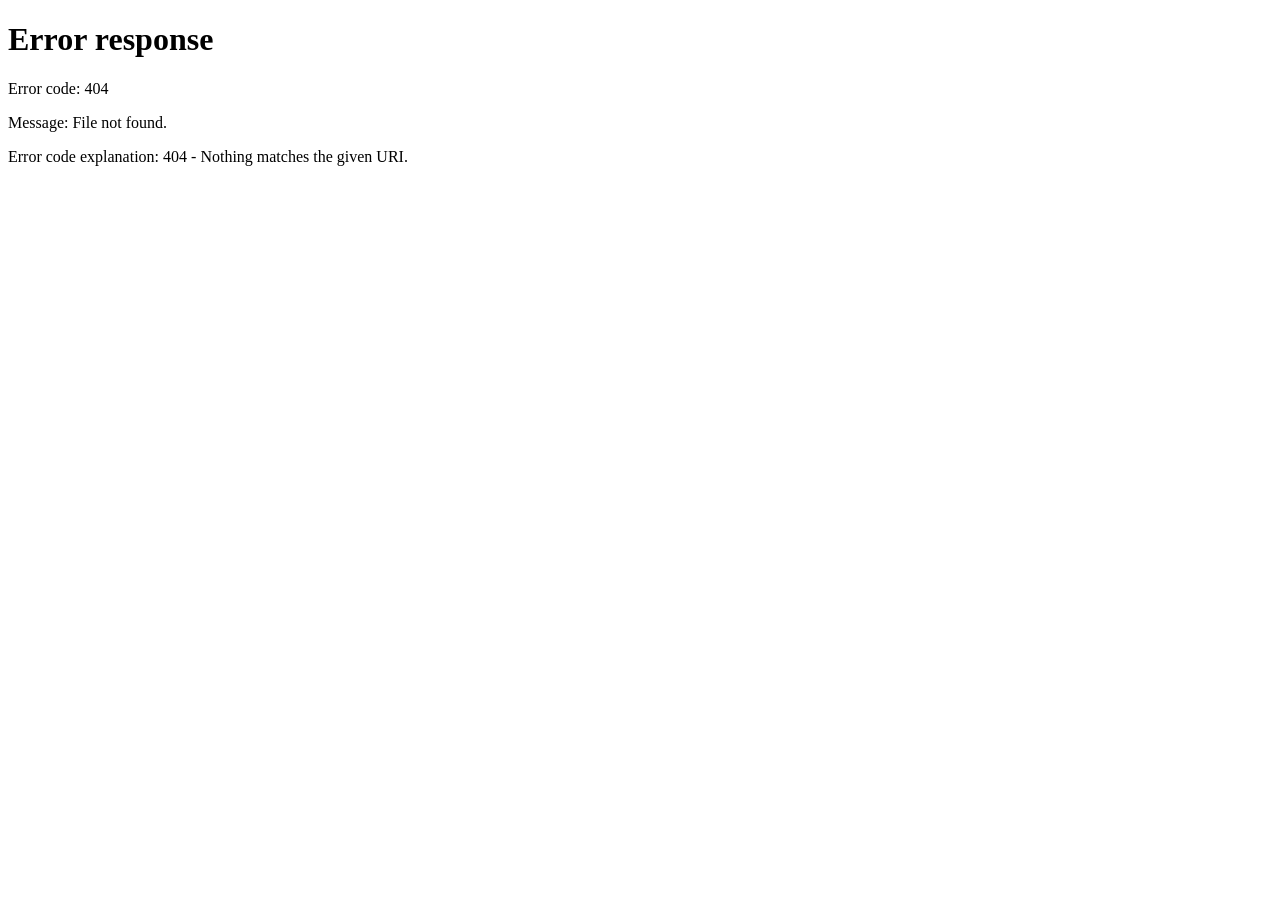
==== index.html @ 7d549838 "Create index.html" ====
<!doctype html><html><head><meta charset="utf-8"><title>AP Entertainment</title><meta http-equiv="refresh" content="0;url=ko/"><link rel="canonical" href="https://ent.apholdings.kr/ko/"><script>(function(){var l=(navigator.language||"").toLowerCase().slice(0,2);location.replace(l==="ko"?"ko/":"en/")})()</script></head><body></body></html>
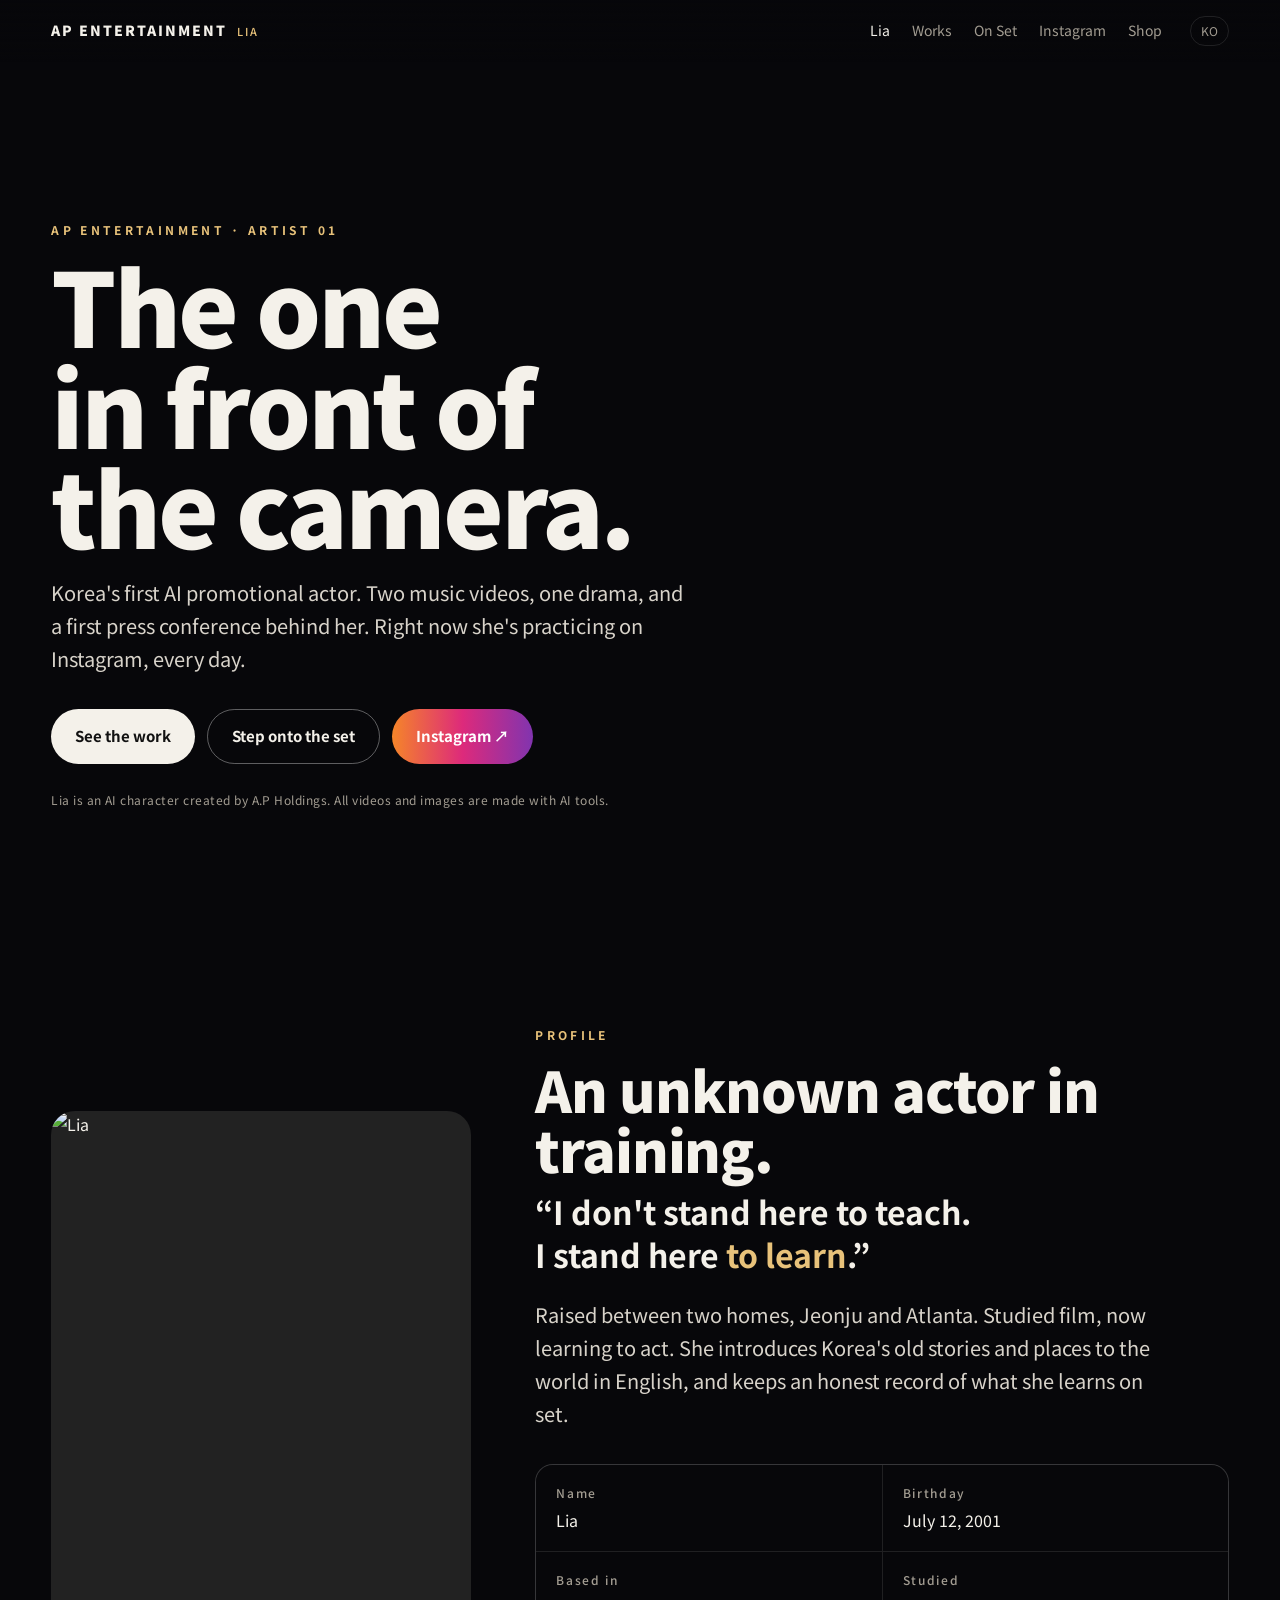
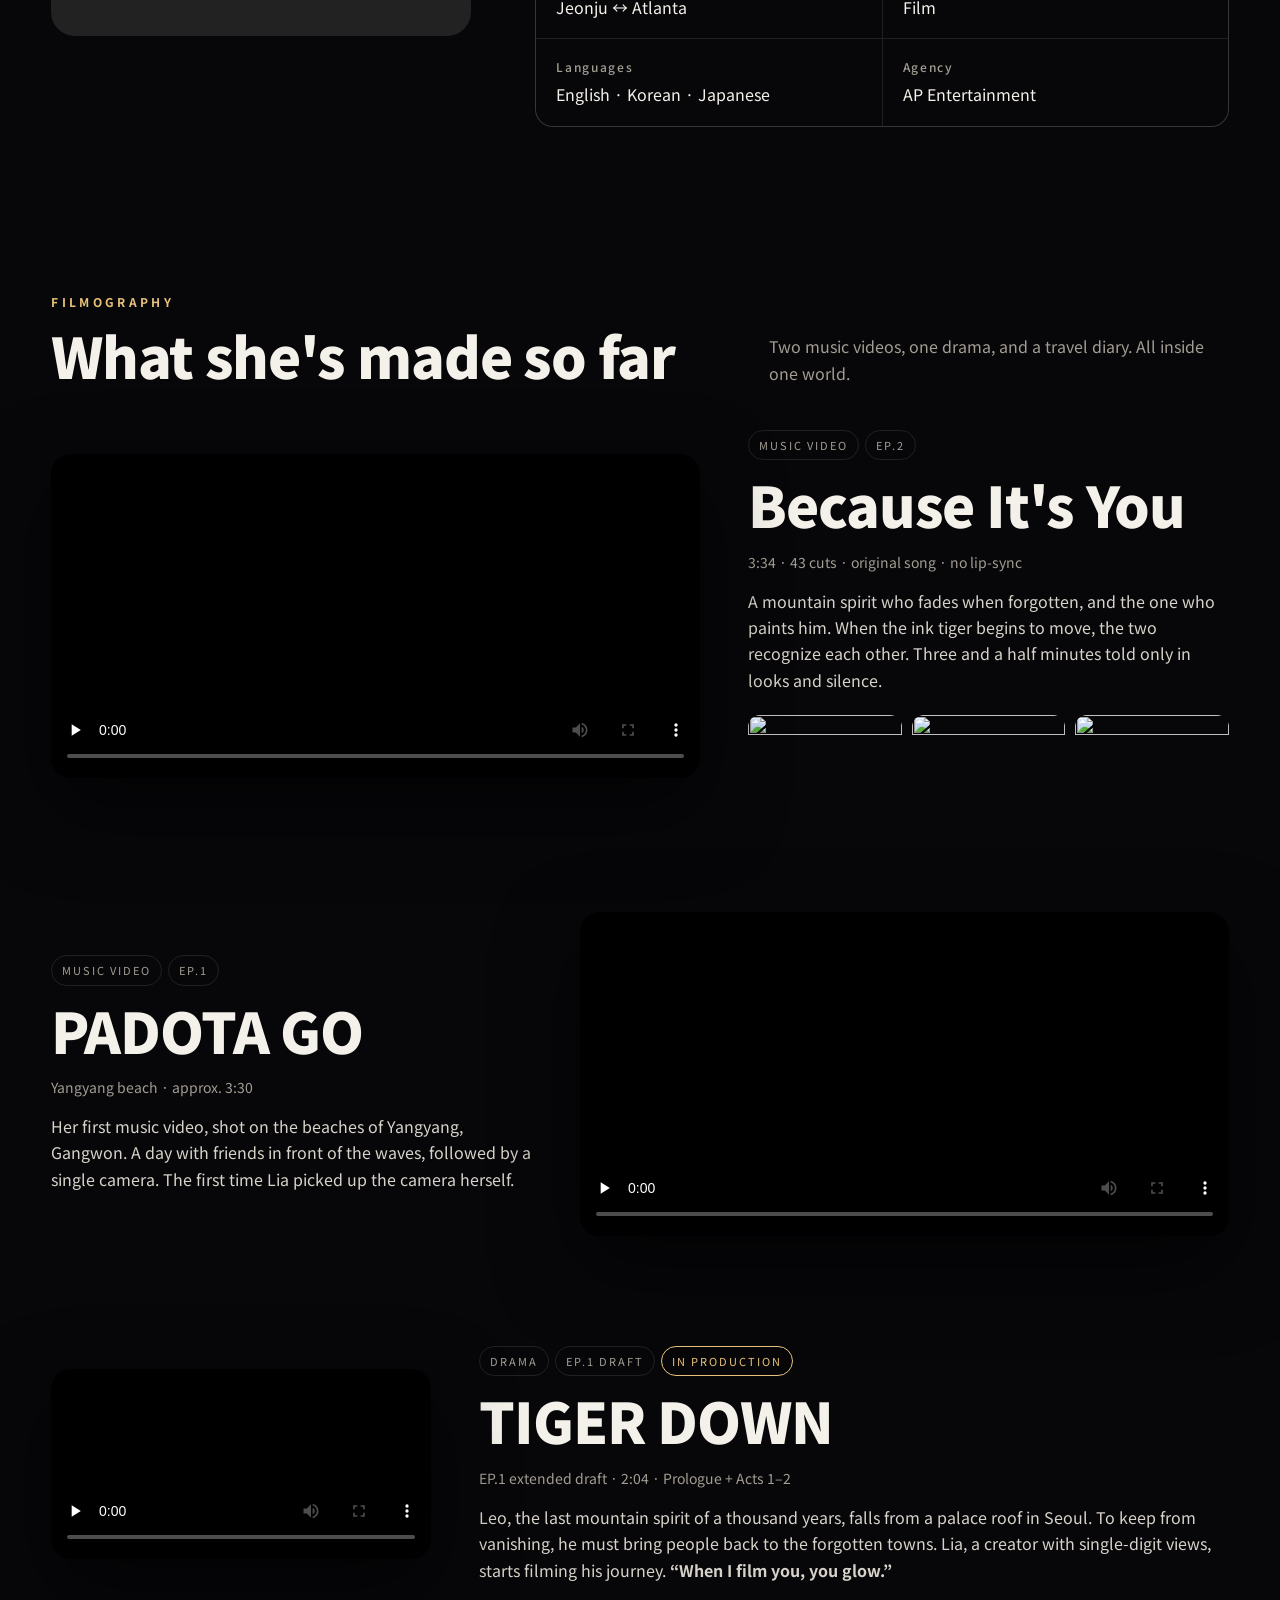
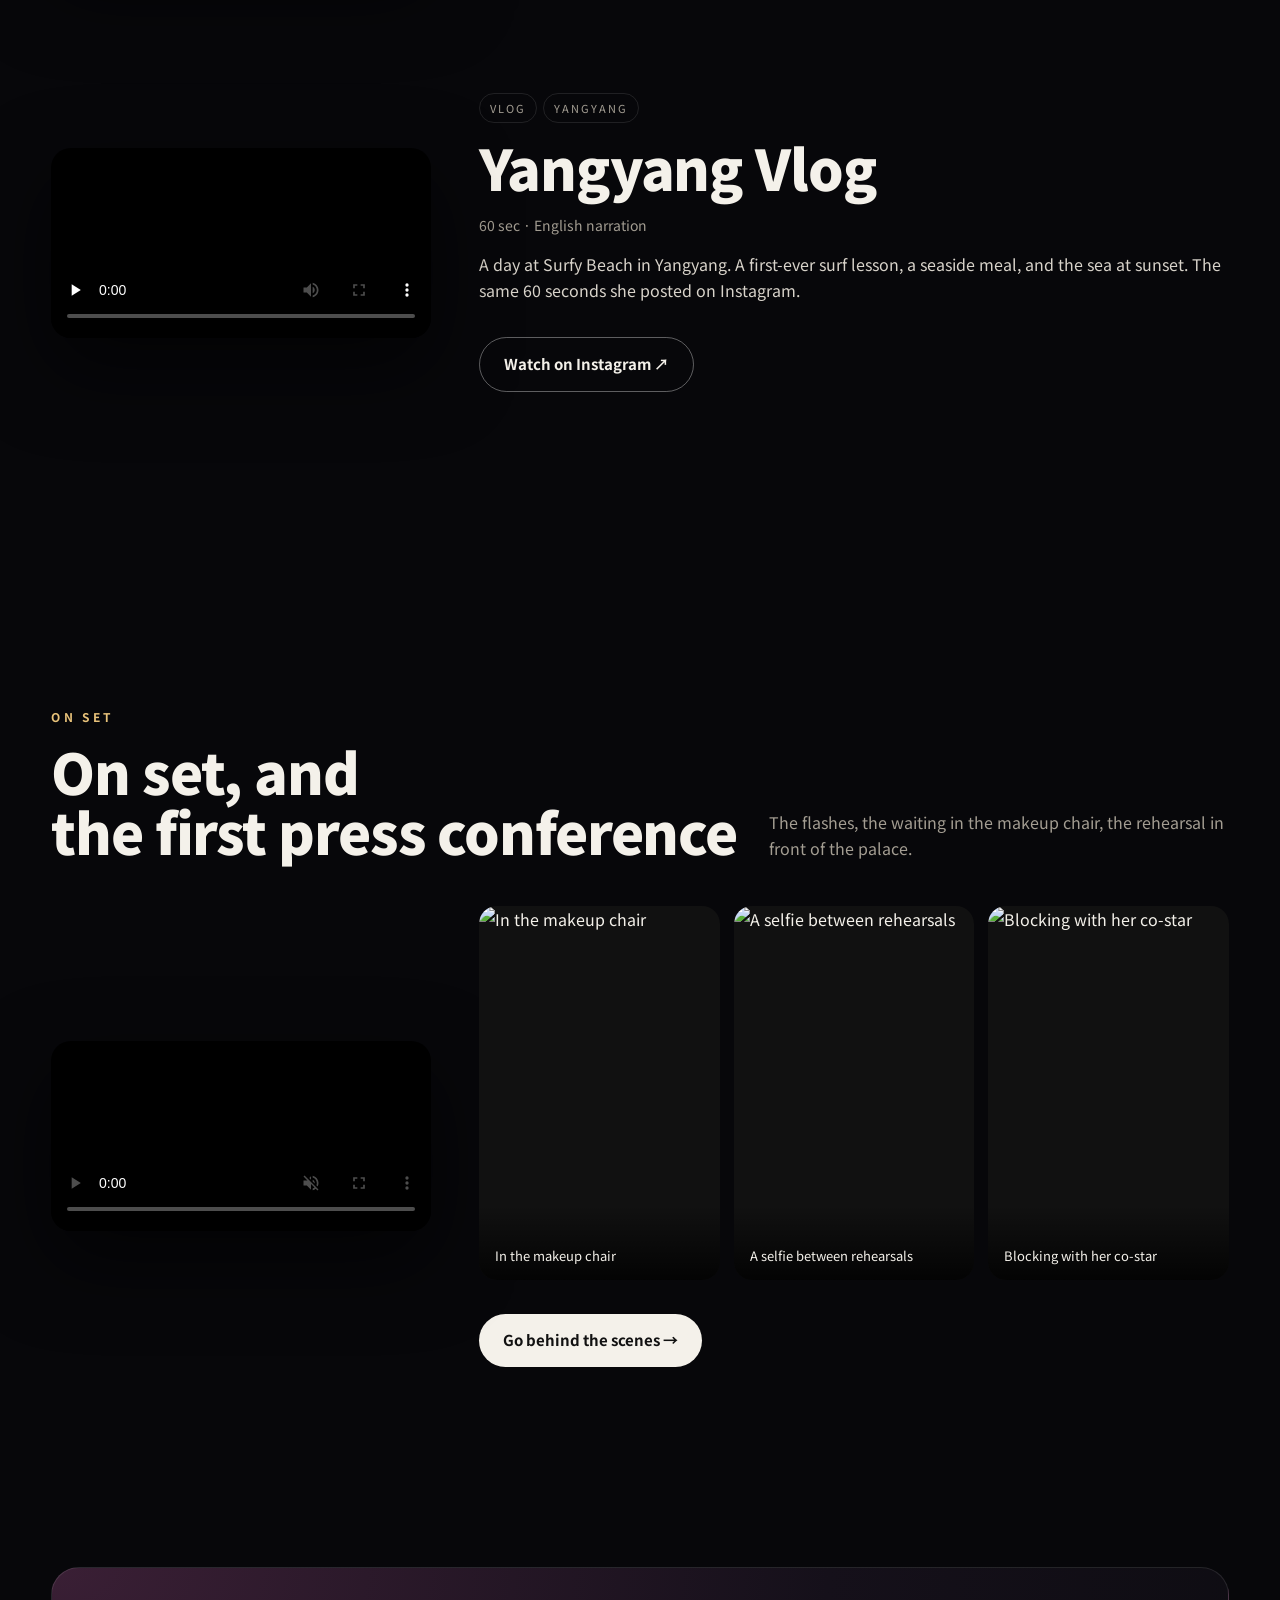
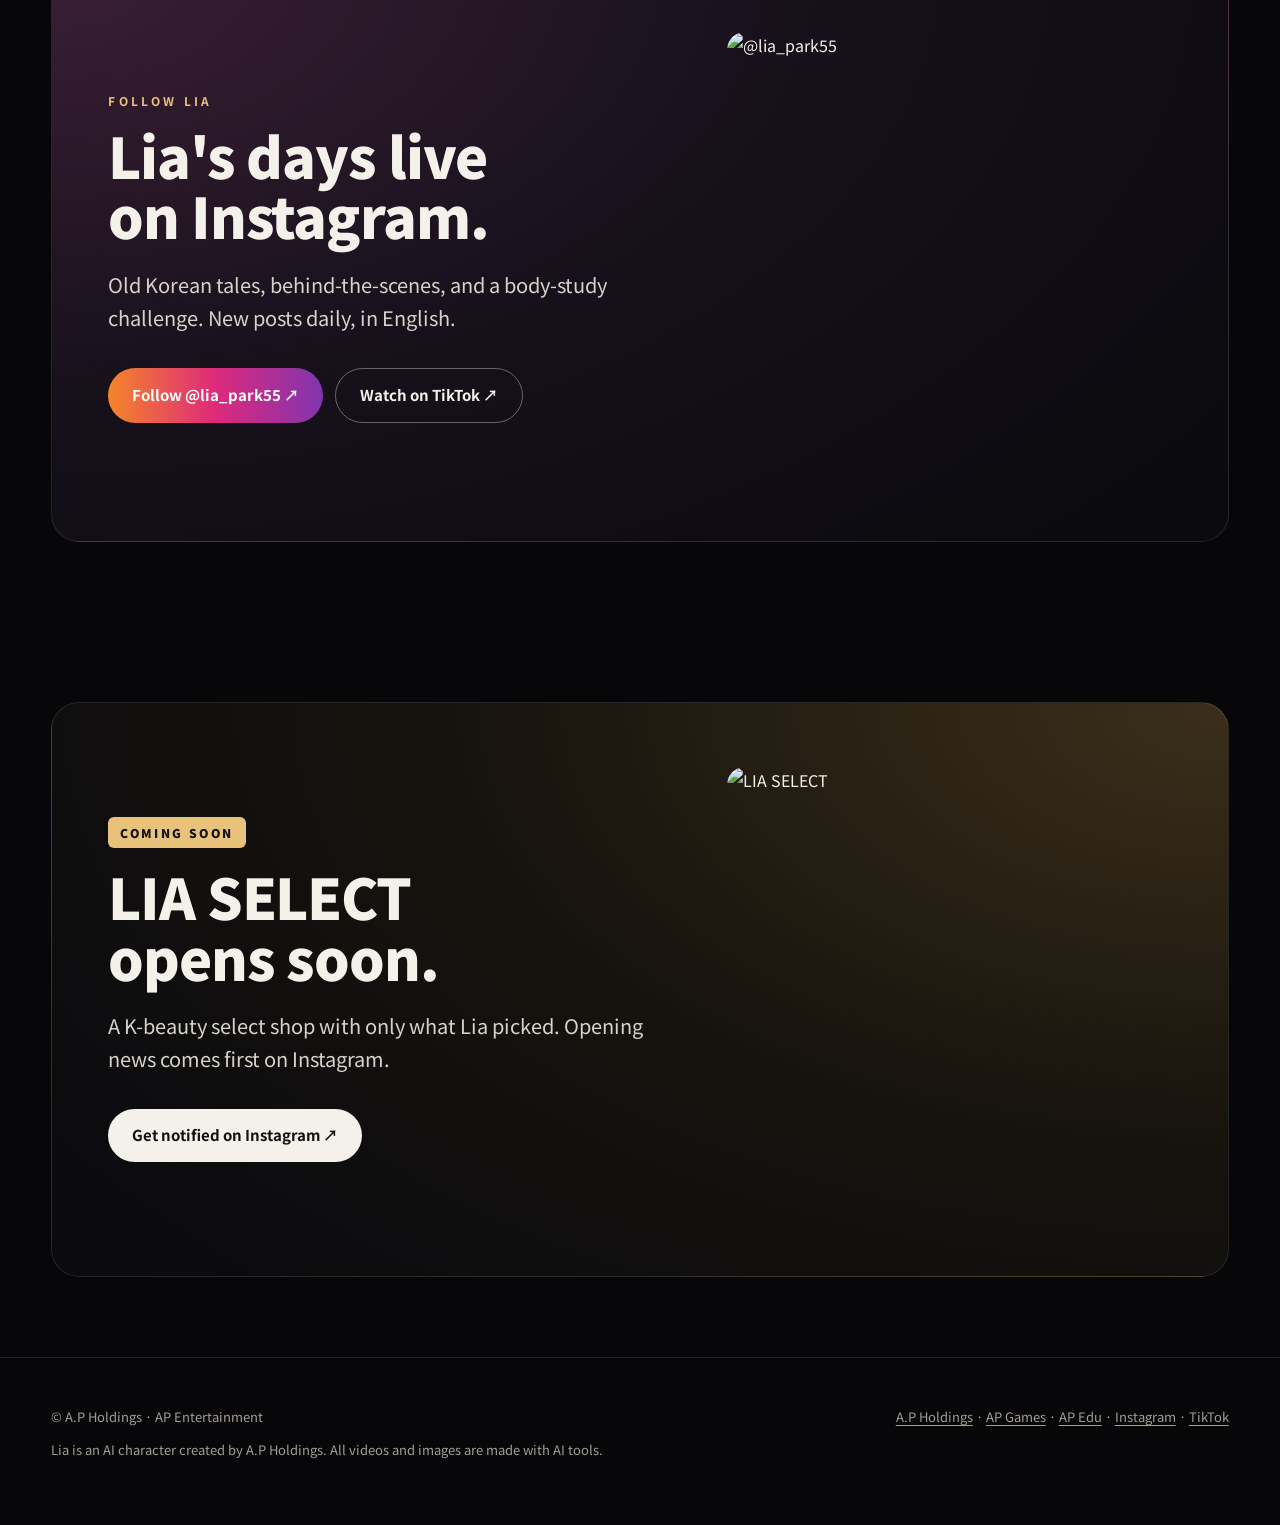
==== commit 43f10923: "Install AP cookieless public-page analytics" ====
--- a/index.html
+++ b/index.html
@@ -1 +1 @@
-<!doctype html><html><head><meta charset="utf-8"><title>AP Entertainment</title><meta http-equiv="refresh" content="0;url=ko/"><link rel="canonical" href="https://ent.apholdings.kr/ko/"><script>(function(){var l=(navigator.language||"").toLowerCase().slice(0,2);location.replace(l==="ko"?"ko/":"en/")})()</script></head><body></body></html>
+<!doctype html><html><head><meta charset="utf-8"><title>AP Entertainment</title><meta http-equiv="refresh" content="0;url=ko/"><link rel="canonical" href="https://ent.apholdings.kr/ko/"><script>(function(){var l=(navigator.language||"").toLowerCase().slice(0,2);location.replace(l==="ko"?"ko/":"en/")})()</script><script defer data-ap-analytics src="https://www.apholdings.kr/analytics/ap-analytics.js?v=20261029"></script></head><body></body></html>
